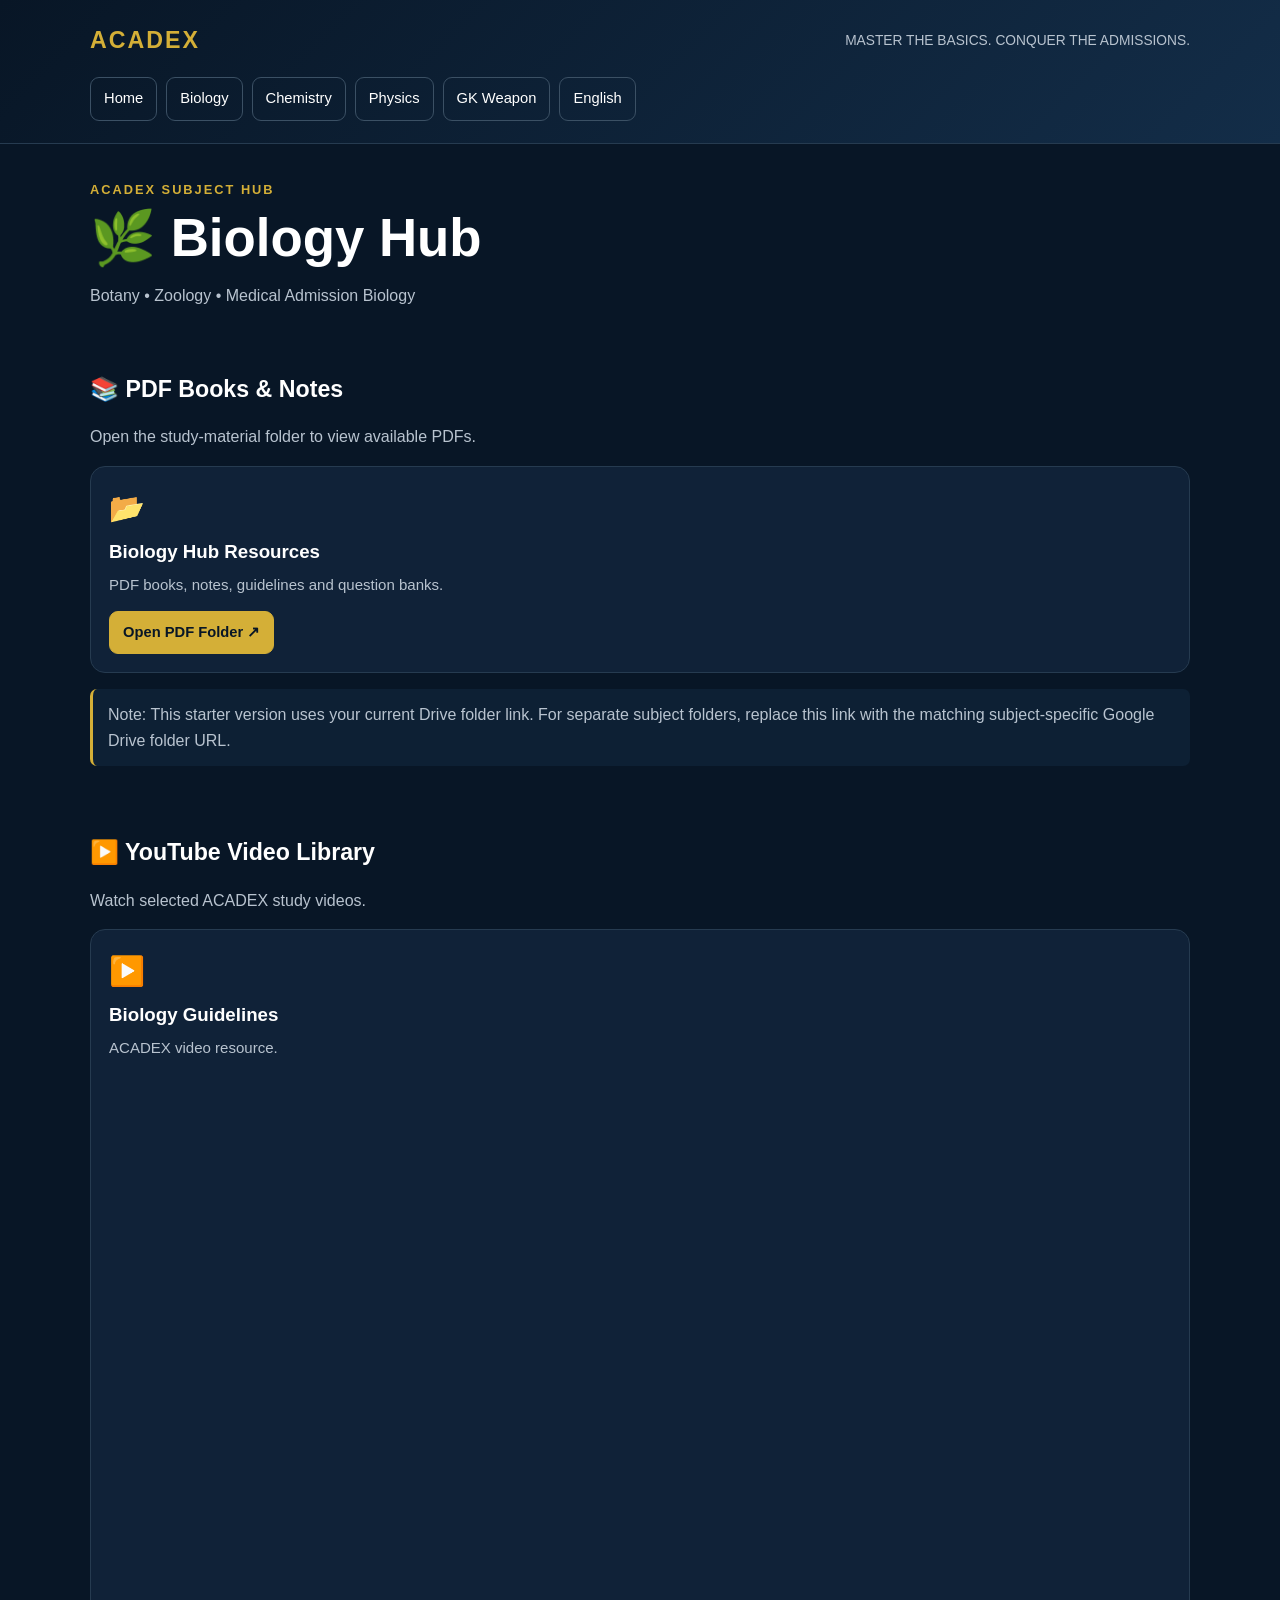
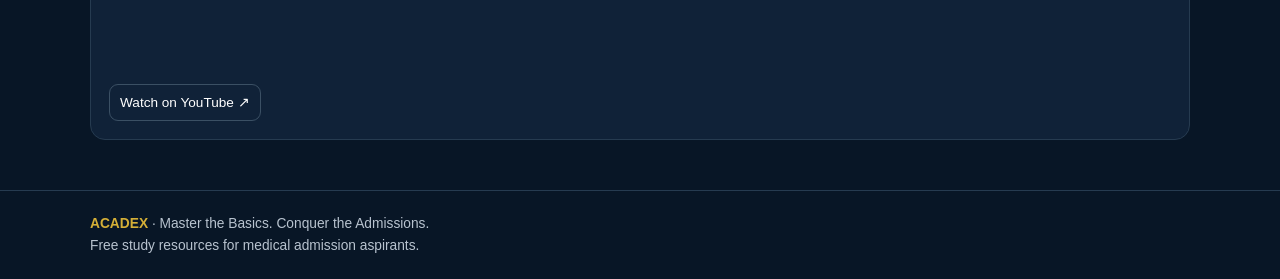
==== biology.html @ 41b42fc0 "Add files via upload" ====
<!doctype html>
<html lang="en">
<head>
<meta charset="utf-8"><meta name="viewport" content="width=device-width,initial-scale=1">
<title>ACADEX | Biology Hub</title><meta name="description" content="ACADEX Biology Hub free study resources for medical admission.">
<link rel="stylesheet" href="style.css">
</head>
<body>
<header><div class="container">
  <div class="brand"><a class="logo" href="index.html">ACADEX</a><div class="tagline">MASTER THE BASICS. CONQUER THE ADMISSIONS.</div></div>
  <nav><a href="index.html">Home</a>
<a href="biology.html">Biology</a>
<a href="chemistry.html">Chemistry</a>
<a href="physics.html">Physics</a>
<a href="gk.html">GK Weapon</a>
<a href="english.html">English</a></nav>
</div></header>
<main class="container">
  <section class="hero"><div class="eyebrow">ACADEX SUBJECT HUB</div><h1>🌿 Biology Hub</h1><p class="intro">Botany • Zoology • Medical Admission Biology</p></section>
  <section class="section" id="pdfs"><h2>📚 PDF Books &amp; Notes</h2><p class="intro">Open the study-material folder to view available PDFs.</p>
    <div class="grid"><article class="card"><div class="symbol">📂</div><h3>Biology Hub Resources</h3><p>PDF books, notes, guidelines and question banks.</p><a class="button gold" href="https://drive.google.com/drive/folders/1UmMDMEvdnTJtBKzMjfGY-vqTzIxyzym4" target="_blank" rel="noopener noreferrer">Open PDF Folder ↗</a></article></div>
    <p class="note">Note: This starter version uses your current Drive folder link. For separate subject folders, replace this link with the matching subject-specific Google Drive folder URL.</p>
  </section>
  <section class="section" id="videos"><h2>▶️ YouTube Video Library</h2><p class="intro">Watch selected ACADEX study videos.</p><div class="grid">
      <article class="card">
        <div class="symbol">▶️</div><h3>Biology Guidelines</h3>
        <p>ACADEX video resource.</p>
        <div style="position:relative;padding-top:56.25%;margin:12px 0;border-radius:10px;overflow:hidden">
          <iframe src="https://www.youtube.com/embed/kxdg_A7-uMA" title="Biology Guidelines" loading="lazy" style="position:absolute;inset:0;width:100%;height:100%;border:0" allow="accelerometer; autoplay; clipboard-write; encrypted-media; gyroscope; picture-in-picture; web-share" allowfullscreen></iframe>
        </div>
        <a class="button small" href="https://www.youtube.com/watch?v=kxdg_A7-uMA" target="_blank" rel="noopener noreferrer">Watch on YouTube ↗</a>
      </article></div></section>
</main>
<footer><div class="container"><strong>ACADEX</strong> · Master the Basics. Conquer the Admissions.<br>Free study resources for medical admission aspirants.</div></footer>
</body></html>
---- style.css ----
:root{--navy:#081626;--navy2:#10263d;--gold:#D4AF37;--white:#fff;--muted:#b8c3cf;--line:#263b50;--panel:#102238}
*{box-sizing:border-box}
html{scroll-behavior:smooth}
body{margin:0;background:var(--navy);color:var(--white);font-family:Arial,Helvetica,sans-serif;line-height:1.6}
a{color:inherit}
.container{width:min(1100px,92%);margin:auto}
header{background:linear-gradient(135deg,#081626,#132d48);border-bottom:1px solid var(--line);padding:22px 0}
.brand{display:flex;align-items:center;justify-content:space-between;gap:16px;flex-wrap:wrap}
.logo{font-size:1.45rem;font-weight:800;letter-spacing:2px;color:var(--gold);text-decoration:none}
.tagline{color:var(--muted);font-size:.86rem}
nav{display:flex;gap:9px;flex-wrap:wrap;margin-top:18px}
nav a,.button{display:inline-block;text-decoration:none;border:1px solid #3b5064;border-radius:9px;padding:9px 13px;font-size:.92rem}
nav a:hover,.button:hover{border-color:var(--gold);color:var(--gold)}
.hero{padding:36px 0 24px}
.eyebrow{color:var(--gold);font-weight:700;text-transform:uppercase;letter-spacing:2px;font-size:.8rem}
h1{font-size:clamp(2rem,6vw,3.3rem);line-height:1.12;margin:8px 0 12px}
h2{font-size:1.45rem;margin:0 0 8px}
h3{margin:0 0 6px}
.intro{color:var(--muted);max-width:720px}
.section{padding:22px 0 30px}
.grid{display:grid;grid-template-columns:repeat(auto-fit,minmax(220px,1fr));gap:14px}
.card{background:var(--panel);border:1px solid var(--line);border-radius:15px;padding:18px}
.card p{color:var(--muted);margin:6px 0 14px;font-size:.94rem}
.card .symbol{font-size:1.8rem;margin-bottom:6px}
.button.gold{background:var(--gold);color:var(--navy);border-color:var(--gold);font-weight:800}
.button.small{font-size:.85rem;padding:7px 10px}
.note{background:#0d2034;border-left:3px solid var(--gold);padding:13px 15px;border-radius:7px;color:var(--muted)}
footer{border-top:1px solid var(--line);padding:22px 0;color:var(--muted);font-size:.86rem;margin-top:20px}
footer strong{color:var(--gold)}
@media(max-width:520px){.brand{align-items:flex-start}.tagline{max-width:250px}nav a{padding:8px 10px}.card{padding:15px}}
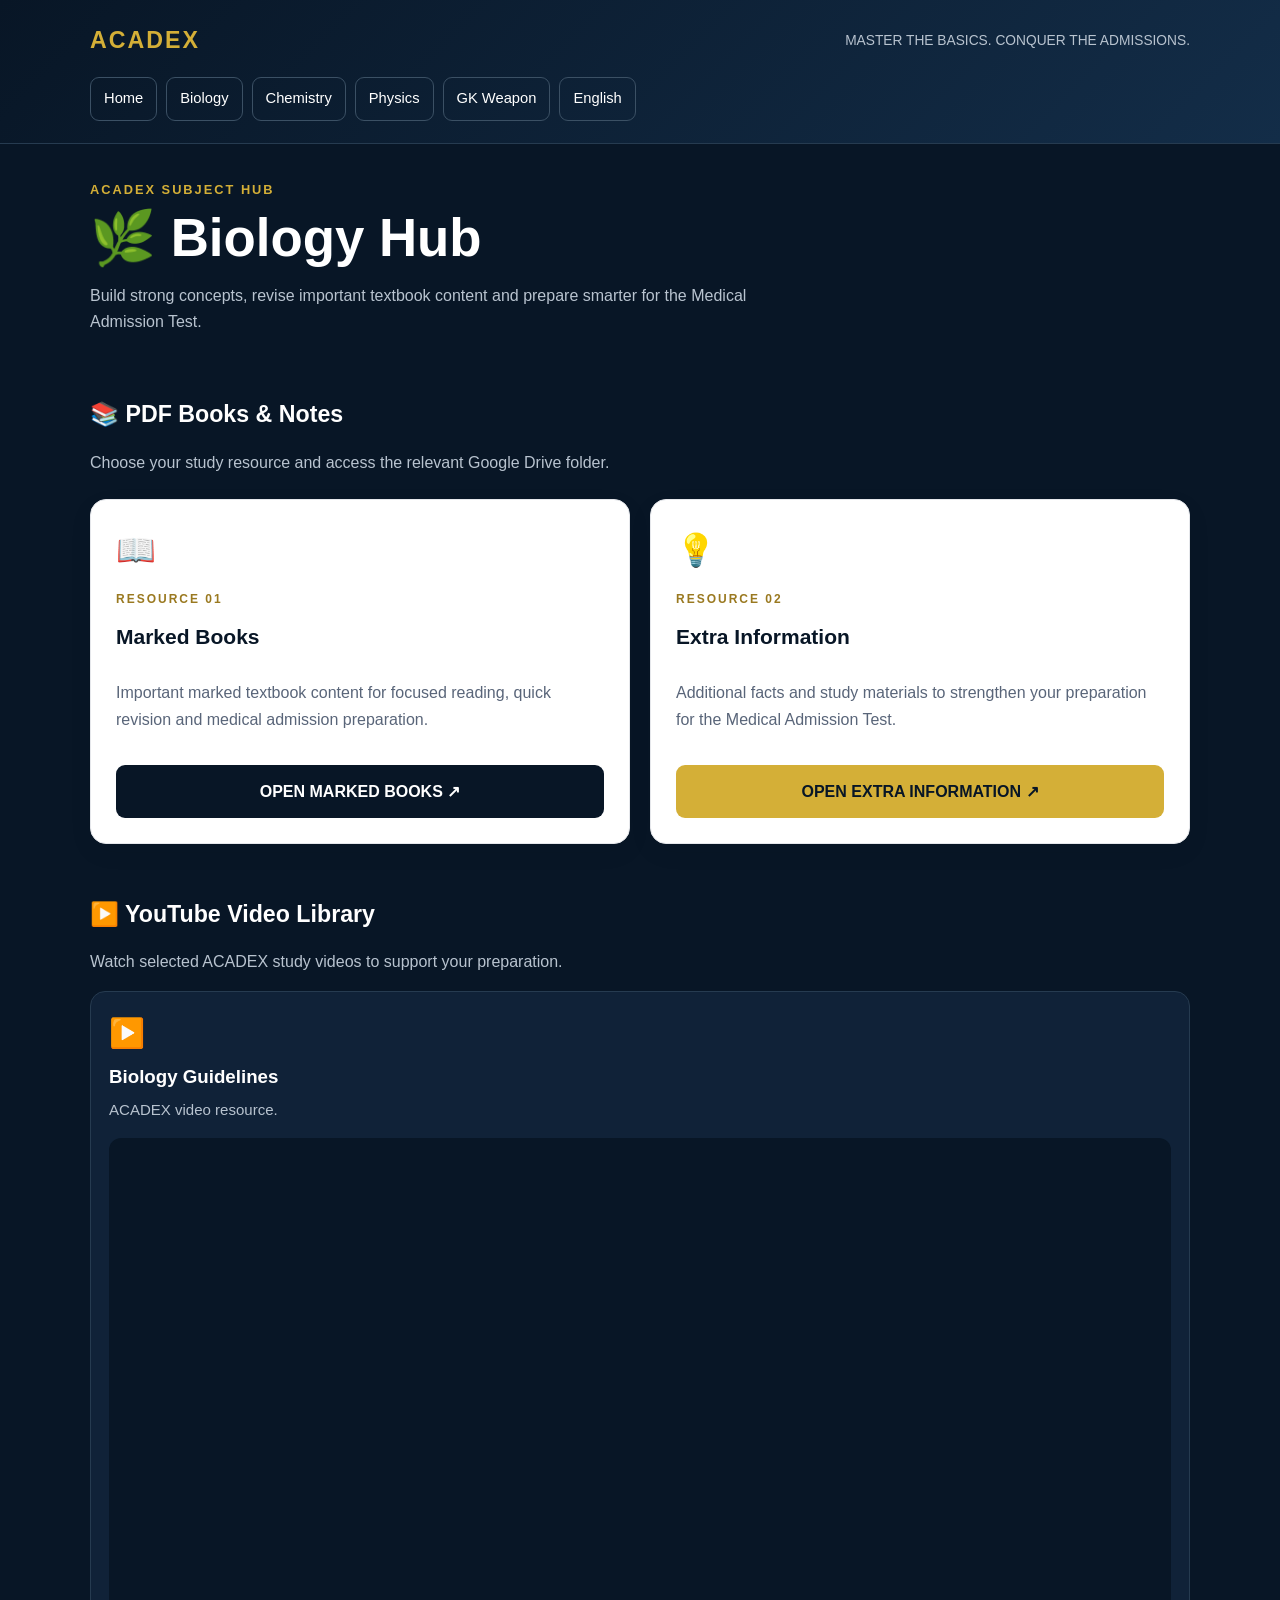
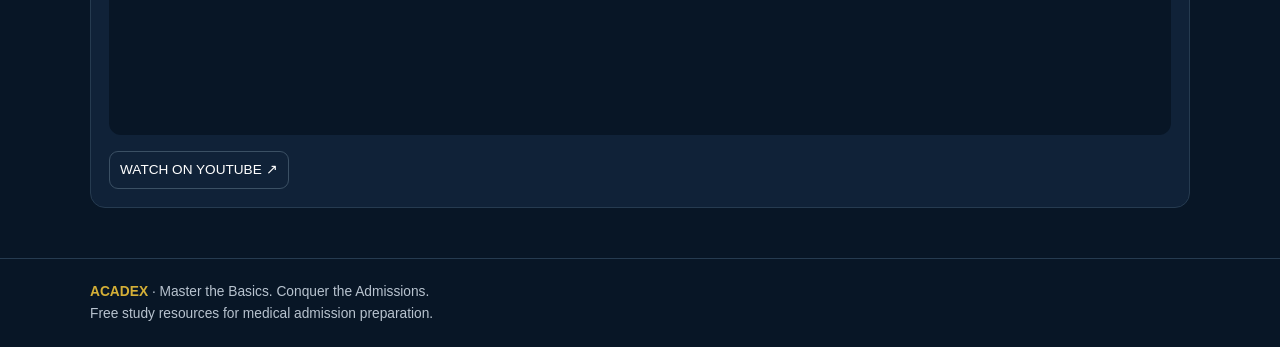
==== commit b6a2253f: "Update biology.html" ====
--- a/biology.html
+++ b/biology.html
@@ -1,35 +1,218 @@
-<!doctype html>
+<!DOCTYPE html>
 <html lang="en">
 <head>
-<meta charset="utf-8"><meta name="viewport" content="width=device-width,initial-scale=1">
-<title>ACADEX | Biology Hub</title><meta name="description" content="ACADEX Biology Hub free study resources for medical admission.">
-<link rel="stylesheet" href="style.css">
+  <meta charset="UTF-8">
+  <meta name="viewport" content="width=device-width, initial-scale=1.0">
+  <title>ACADEX | Biology Hub</title>
+  <meta name="description" content="ACADEX Biology Hub - Marked Books, Extra Information and free medical admission study resources.">
+  <link rel="stylesheet" href="style.css">
+
+  <style>
+    .resource-grid {
+      display: grid;
+      grid-template-columns: repeat(auto-fit, minmax(240px, 1fr));
+      gap: 20px;
+      margin-top: 24px;
+    }
+
+    .resource-card {
+      display: flex;
+      flex-direction: column;
+      padding: 25px;
+      border: 1px solid #e5e7eb;
+      border-radius: 16px;
+      background: #ffffff;
+      box-shadow: 0 8px 24px rgba(8, 22, 38, 0.06);
+    }
+
+    .resource-icon {
+      font-size: 32px;
+      margin-bottom: 14px;
+    }
+
+    .resource-card h3 {
+      margin: 0 0 10px;
+      color: #081626;
+      font-size: 21px;
+    }
+
+    .resource-card p {
+      color: #596579;
+      line-height: 1.7;
+      flex-grow: 1;
+    }
+
+    .resource-btn {
+      display: block;
+      margin-top: 15px;
+      padding: 14px 16px;
+      border-radius: 9px;
+      background: #081626;
+      color: #ffffff;
+      text-align: center;
+      text-decoration: none;
+      font-weight: 700;
+      transition: 0.2s ease;
+    }
+
+    .resource-btn:hover {
+      background: #1f3a5f;
+      transform: translateY(-2px);
+    }
+
+    .extra-btn {
+      background: #d4af37;
+      color: #081626;
+    }
+
+    .extra-btn:hover {
+      background: #c9a227;
+      color: #081626;
+    }
+
+    .resource-label {
+      color: #9a7920;
+      font-size: 12px;
+      font-weight: 800;
+      letter-spacing: 2px;
+      margin-bottom: 10px;
+    }
+
+    .video-frame {
+      position: relative;
+      padding-top: 56.25%;
+      margin: 16px 0;
+      border-radius: 12px;
+      overflow: hidden;
+      background: #081626;
+    }
+
+    .video-frame iframe {
+      position: absolute;
+      inset: 0;
+      width: 100%;
+      height: 100%;
+      border: 0;
+    }
+  </style>
 </head>
+
 <body>
-<header><div class="container">
-  <div class="brand"><a class="logo" href="index.html">ACADEX</a><div class="tagline">MASTER THE BASICS. CONQUER THE ADMISSIONS.</div></div>
-  <nav><a href="index.html">Home</a>
-<a href="biology.html">Biology</a>
-<a href="chemistry.html">Chemistry</a>
-<a href="physics.html">Physics</a>
-<a href="gk.html">GK Weapon</a>
-<a href="english.html">English</a></nav>
-</div></header>
-<main class="container">
-  <section class="hero"><div class="eyebrow">ACADEX SUBJECT HUB</div><h1>🌿 Biology Hub</h1><p class="intro">Botany • Zoology • Medical Admission Biology</p></section>
-  <section class="section" id="pdfs"><h2>📚 PDF Books &amp; Notes</h2><p class="intro">Open the study-material folder to view available PDFs.</p>
-    <div class="grid"><article class="card"><div class="symbol">📂</div><h3>Biology Hub Resources</h3><p>PDF books, notes, guidelines and question banks.</p><a class="button gold" href="https://drive.google.com/drive/folders/1UmMDMEvdnTJtBKzMjfGY-vqTzIxyzym4" target="_blank" rel="noopener noreferrer">Open PDF Folder ↗</a></article></div>
-    <p class="note">Note: This starter version uses your current Drive folder link. For separate subject folders, replace this link with the matching subject-specific Google Drive folder URL.</p>
-  </section>
-  <section class="section" id="videos"><h2>▶️ YouTube Video Library</h2><p class="intro">Watch selected ACADEX study videos.</p><div class="grid">
+  <header>
+    <div class="container">
+      <div class="brand">
+        <a class="logo" href="index.html">ACADEX</a>
+        <div class="tagline">MASTER THE BASICS. CONQUER THE ADMISSIONS.</div>
+      </div>
+
+      <nav>
+        <a href="index.html">Home</a>
+        <a href="biology.html">Biology</a>
+        <a href="chemistry.html">Chemistry</a>
+        <a href="physics.html">Physics</a>
+        <a href="gk.html">GK Weapon</a>
+        <a href="english.html">English</a>
+      </nav>
+    </div>
+  </header>
+
+  <main class="container">
+
+    <section class="hero">
+      <div class="eyebrow">ACADEX SUBJECT HUB</div>
+      <h1>🌿 Biology Hub</h1>
+      <p class="intro">
+        Build strong concepts, revise important textbook content
+        and prepare smarter for the Medical Admission Test.
+      </p>
+    </section>
+
+    <section class="section" id="pdfs">
+      <h2>📚 PDF Books &amp; Notes</h2>
+      <p class="intro">
+        Choose your study resource and access the relevant Google Drive folder.
+      </p>
+
+      <div class="resource-grid">
+
+        <article class="resource-card">
+          <div class="resource-icon">📖</div>
+          <div class="resource-label">RESOURCE 01</div>
+          <h3>Marked Books</h3>
+          <p>
+            Important marked textbook content for focused reading,
+            quick revision and medical admission preparation.
+          </p>
+          <a
+            class="resource-btn"
+            href="https://drive.google.com/drive/folders/1AogaqgwH6y28C2sjJw2Rw4AYuyp6Ym_2"
+            target="_blank"
+            rel="noopener noreferrer">
+            OPEN MARKED BOOKS ↗
+          </a>
+        </article>
+
+        <article class="resource-card">
+          <div class="resource-icon">💡</div>
+          <div class="resource-label">RESOURCE 02</div>
+          <h3>Extra Information</h3>
+          <p>
+            Additional facts and study materials to strengthen
+            your preparation for the Medical Admission Test.
+          </p>
+          <a
+            class="resource-btn extra-btn"
+            href="https://drive.google.com/drive/folders/1ZbDWZTmshdZJO_k9ryLN5nVmB0nPbMQH"
+            target="_blank"
+            rel="noopener noreferrer">
+            OPEN EXTRA INFORMATION ↗
+          </a>
+        </article>
+
+      </div>
+    </section>
+
+    <section class="section" id="videos">
+      <h2>▶️ YouTube Video Library</h2>
+      <p class="intro">
+        Watch selected ACADEX study videos to support your preparation.
+      </p>
+
       <article class="card">
-        <div class="symbol">▶️</div><h3>Biology Guidelines</h3>
+        <div class="symbol">▶️</div>
+        <h3>Biology Guidelines</h3>
         <p>ACADEX video resource.</p>
-        <div style="position:relative;padding-top:56.25%;margin:12px 0;border-radius:10px;overflow:hidden">
-          <iframe src="https://www.youtube.com/embed/kxdg_A7-uMA" title="Biology Guidelines" loading="lazy" style="position:absolute;inset:0;width:100%;height:100%;border:0" allow="accelerometer; autoplay; clipboard-write; encrypted-media; gyroscope; picture-in-picture; web-share" allowfullscreen></iframe>
+
+        <div class="video-frame">
+          <iframe
+            src="https://www.youtube.com/embed/kxdg_A7-uMA"
+            title="ACADEX Biology Guidelines"
+            loading="lazy"
+            allow="accelerometer; autoplay; clipboard-write; encrypted-media; gyroscope; picture-in-picture; web-share"
+            referrerpolicy="strict-origin-when-cross-origin"
+            allowfullscreen>
+          </iframe>
         </div>
-        <a class="button small" href="https://www.youtube.com/watch?v=kxdg_A7-uMA" target="_blank" rel="noopener noreferrer">Watch on YouTube ↗</a>
-      </article></div></section>
-</main>
-<footer><div class="container"><strong>ACADEX</strong> · Master the Basics. Conquer the Admissions.<br>Free study resources for medical admission aspirants.</div></footer>
-</body></html>
+
+        <a
+          class="button small"
+          href="https://www.youtube.com/watch?v=kxdg_A7-uMA"
+          target="_blank"
+          rel="noopener noreferrer">
+          WATCH ON YOUTUBE ↗
+        </a>
+      </article>
+    </section>
+
+  </main>
+
+  <footer>
+    <div class="container">
+      <strong>ACADEX</strong> · Master the Basics. Conquer the Admissions.
+      <br>
+      Free study resources for medical admission preparation.
+    </div>
+  </footer>
+
+</body>
+</html>
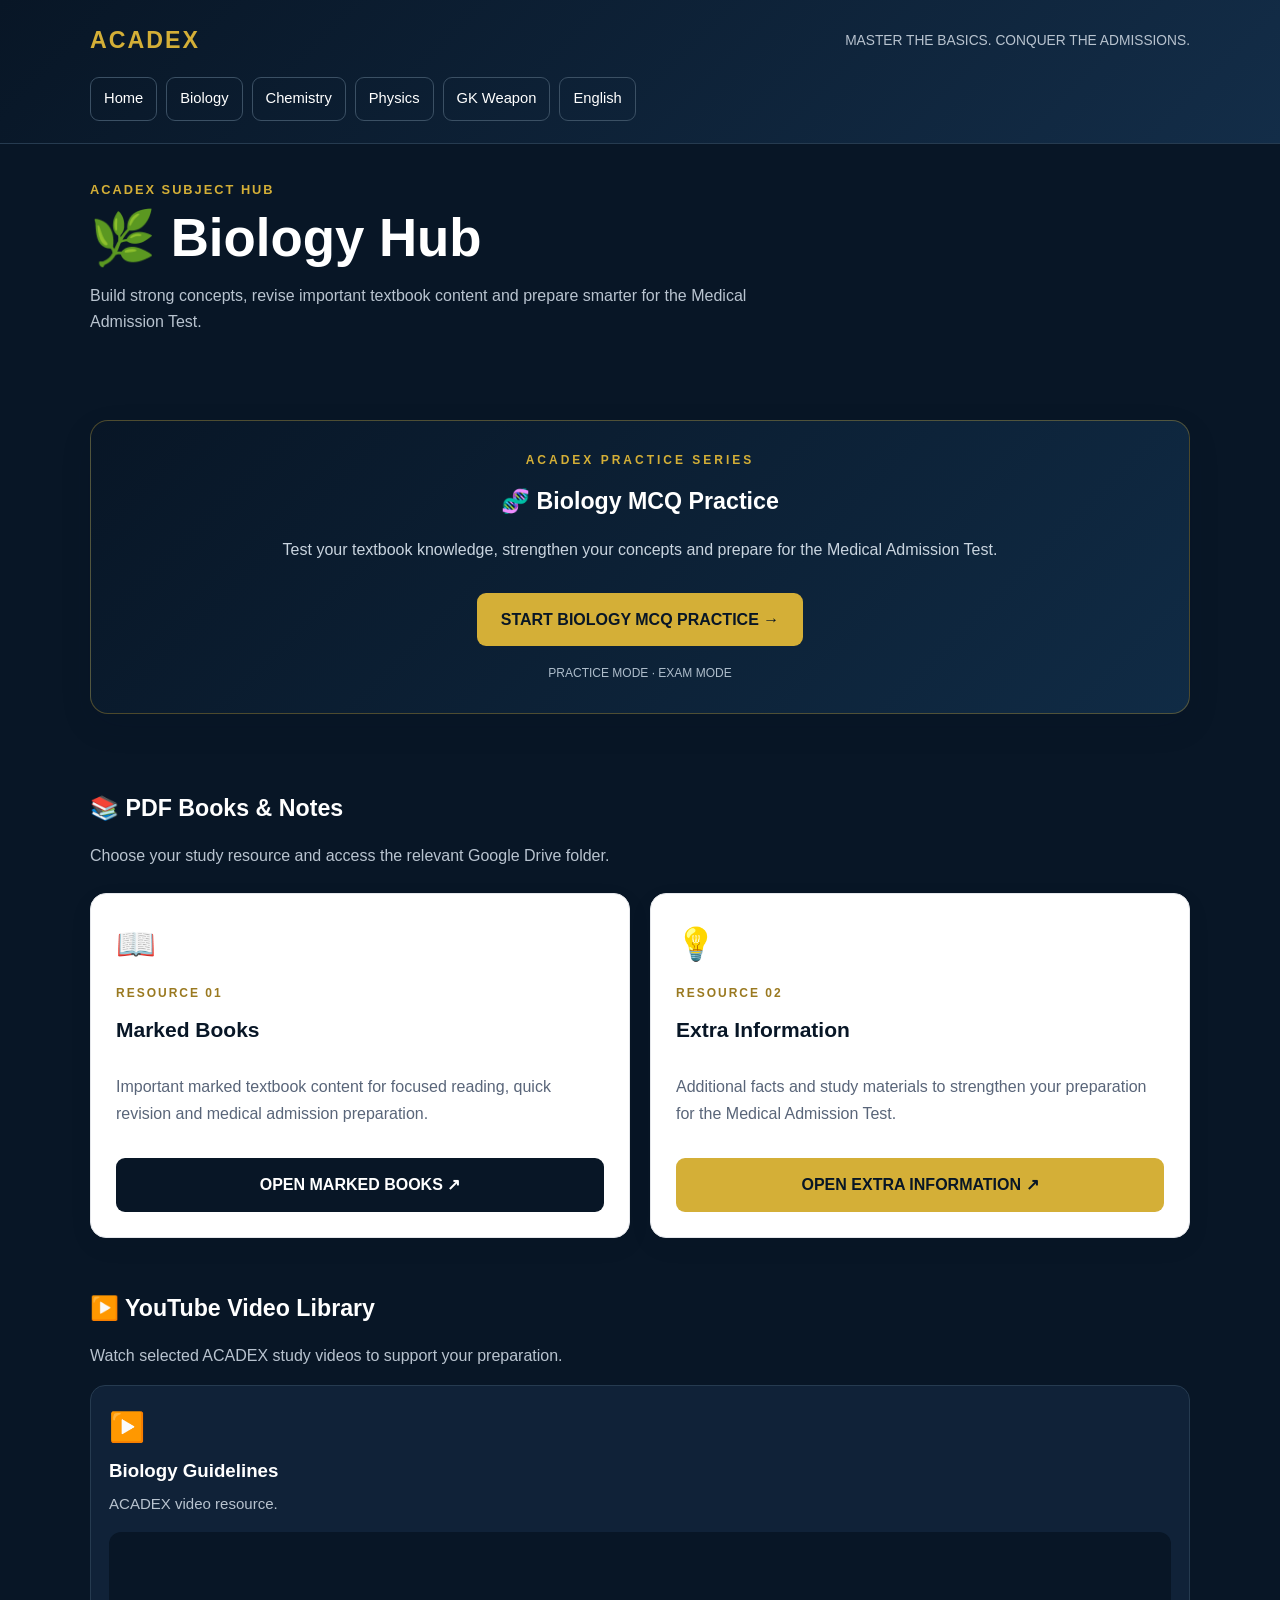
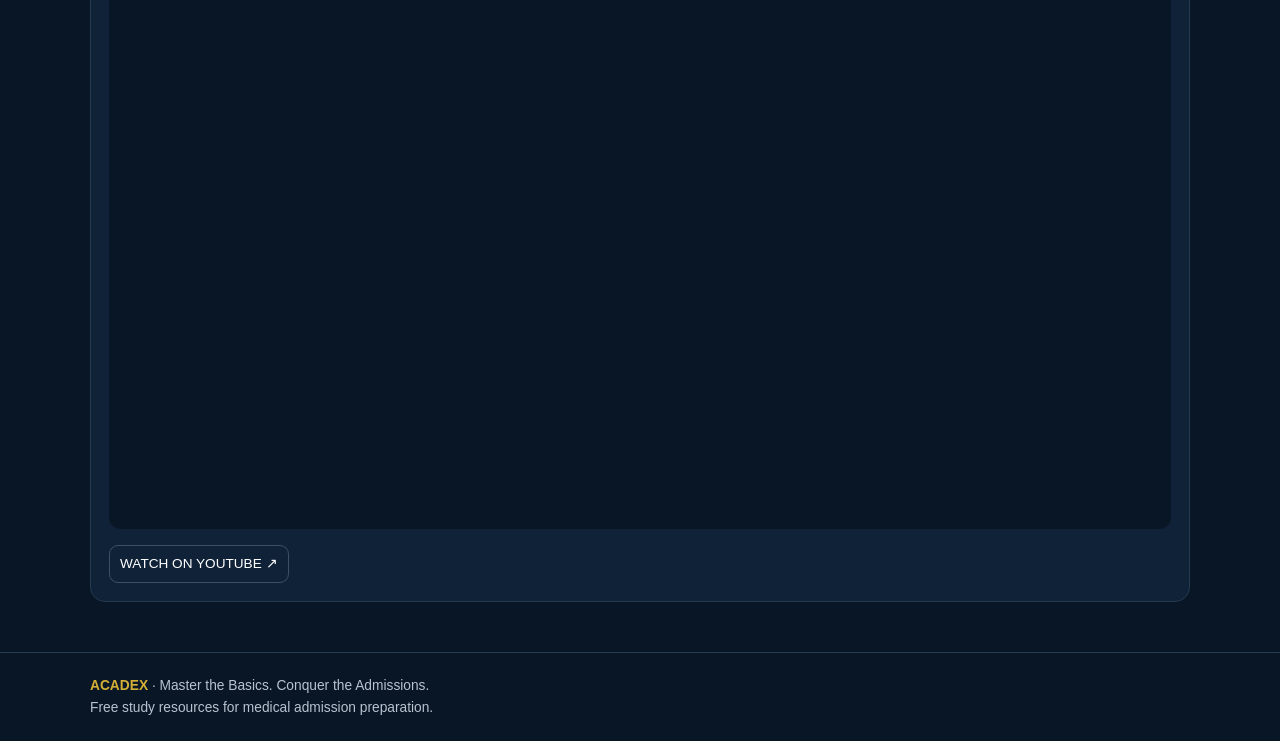
==== commit 7b729451: "Update biology.html" ====
--- a/biology.html
+++ b/biology.html
@@ -126,6 +126,60 @@
         and prepare smarter for the Medical Admission Test.
       </p>
     </section>
+
+    <!-- ACADEX BIOLOGY MCQ PRACTICE -->
+    <section class="section" id="biology-mcq">
+      <div style="
+        padding:30px;
+        margin:24px 0;
+        border-radius:18px;
+        background:linear-gradient(135deg,#081626,#102b45);
+        border:1px solid #d4af3755;
+        box-shadow:0 12px 32px rgba(8,22,38,.10);
+        color:#ffffff;
+        text-align:center;
+      ">
+        <div style="
+          color:#d4af37;
+          font-size:12px;
+          font-weight:800;
+          letter-spacing:3px;
+        ">
+          ACADEX PRACTICE SERIES
+        </div>
+
+        <h2 style="color:#ffffff;margin:12px 0">
+          🧬 Biology MCQ Practice
+        </h2>
+
+        <p style="color:#c9d4df;line-height:1.8">
+          Test your textbook knowledge, strengthen your concepts
+          and prepare for the Medical Admission Test.
+        </p>
+
+        <a href="biology-mcq.html" style="
+          display:inline-block;
+          margin-top:12px;
+          padding:14px 24px;
+          border-radius:9px;
+          background:#d4af37;
+          color:#081626;
+          text-decoration:none;
+          font-weight:800;
+        ">
+          START BIOLOGY MCQ PRACTICE →
+        </a>
+
+        <p style="
+          color:#aebdcb;
+          font-size:12px;
+          margin:18px 0 0;
+        ">
+          PRACTICE MODE · EXAM MODE
+        </p>
+      </div>
+    </section>
+    <!-- END ACADEX BIOLOGY MCQ PRACTICE -->
 
     <section class="section" id="pdfs">
       <h2>📚 PDF Books &amp; Notes</h2>
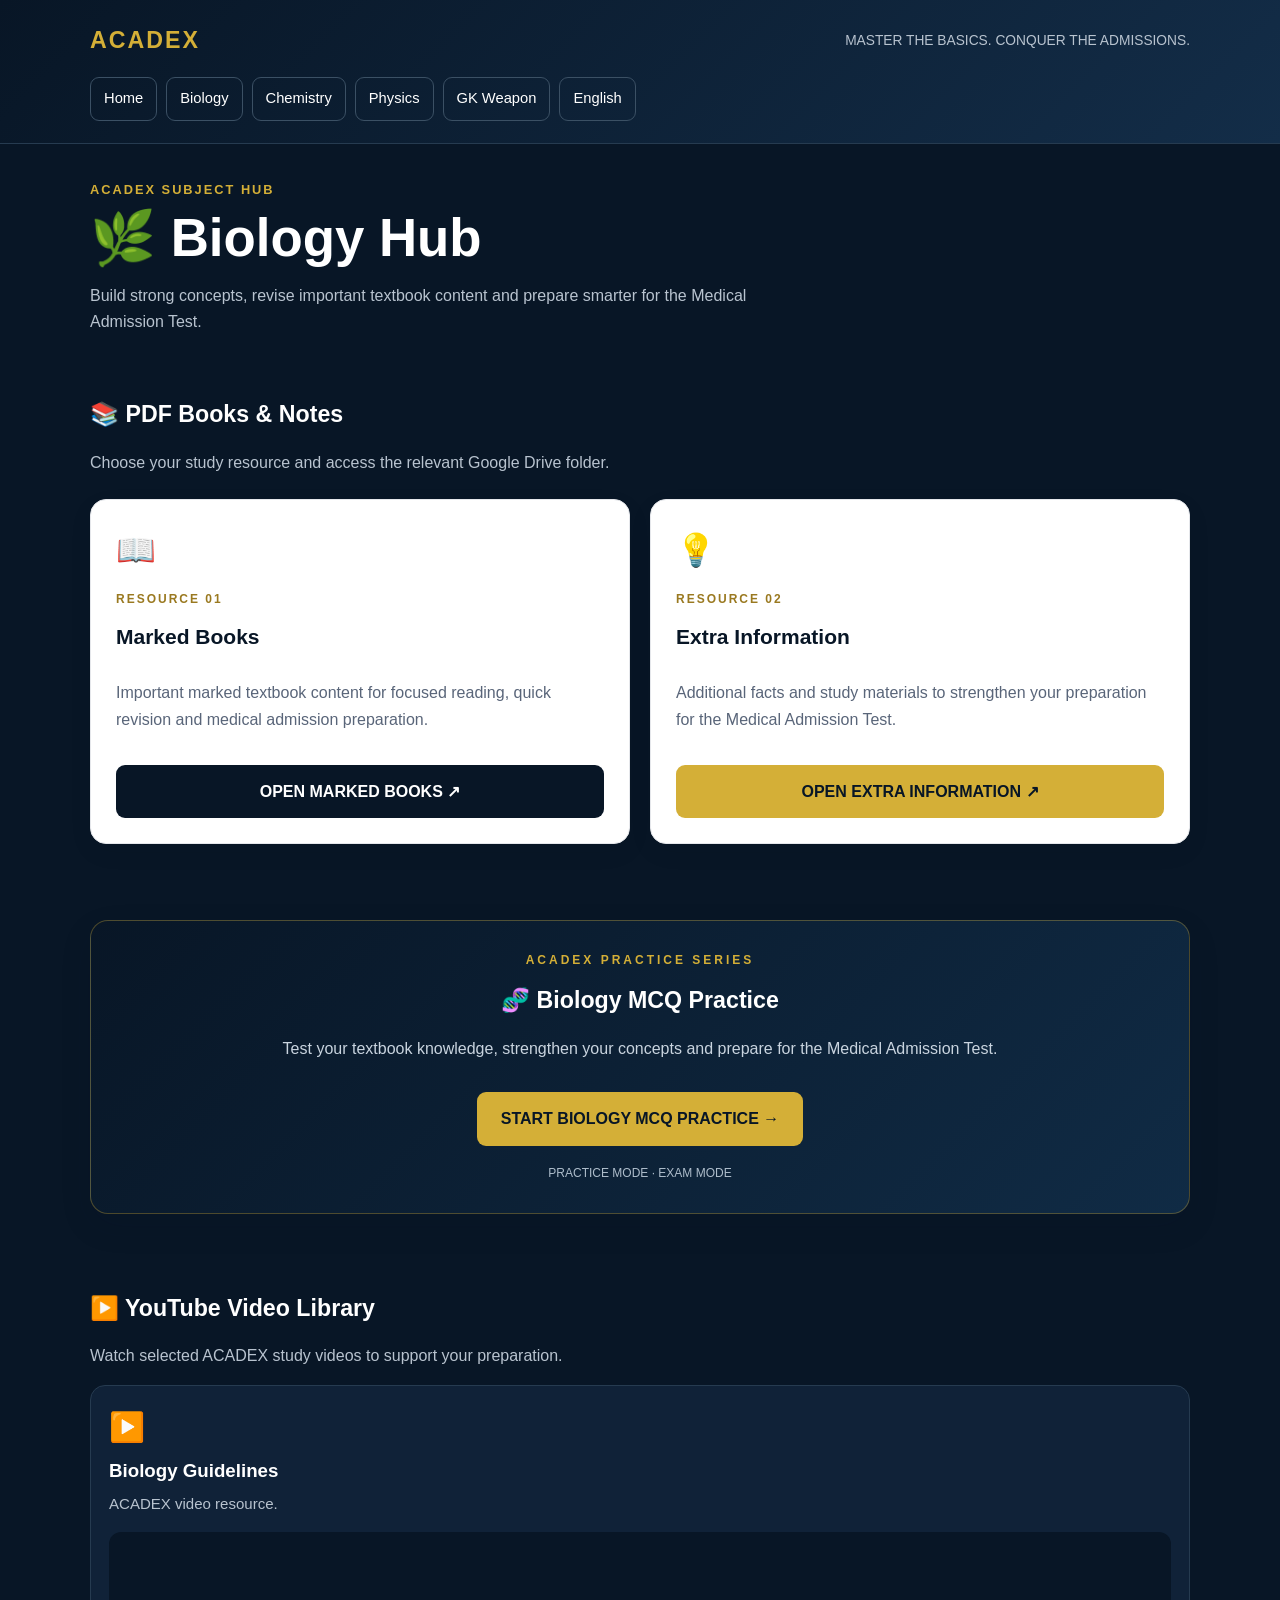
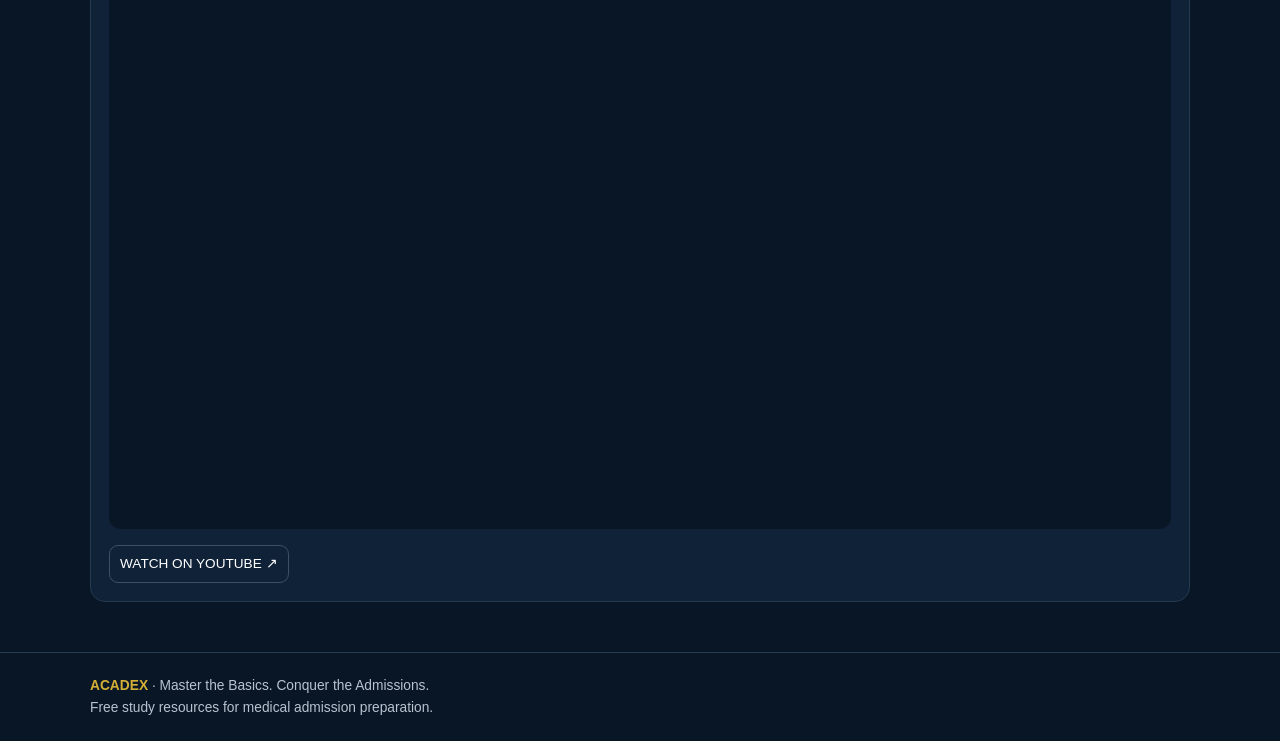
==== commit 1c3eb377: "Update biology.html" ====
--- a/biology.html
+++ b/biology.html
@@ -125,6 +125,53 @@
         Build strong concepts, revise important textbook content
         and prepare smarter for the Medical Admission Test.
       </p>
+    </section>
+
+    
+
+  <section class="section" id="pdfs">
+      <h2>📚 PDF Books &amp; Notes</h2>
+      <p class="intro">
+        Choose your study resource and access the relevant Google Drive folder.
+      </p>
+
+      <div class="resource-grid">
+
+        <article class="resource-card">
+          <div class="resource-icon">📖</div>
+          <div class="resource-label">RESOURCE 01</div>
+          <h3>Marked Books</h3>
+          <p>
+            Important marked textbook content for focused reading,
+            quick revision and medical admission preparation.
+          </p>
+          <a
+            class="resource-btn"
+            href="https://drive.google.com/drive/folders/1AogaqgwH6y28C2sjJw2Rw4AYuyp6Ym_2"
+            target="_blank"
+            rel="noopener noreferrer">
+            OPEN MARKED BOOKS ↗
+          </a>
+        </article>
+
+        <article class="resource-card">
+          <div class="resource-icon">💡</div>
+          <div class="resource-label">RESOURCE 02</div>
+          <h3>Extra Information</h3>
+          <p>
+            Additional facts and study materials to strengthen
+            your preparation for the Medical Admission Test.
+          </p>
+          <a
+            class="resource-btn extra-btn"
+            href="https://drive.google.com/drive/folders/1ZbDWZTmshdZJO_k9ryLN5nVmB0nPbMQH"
+            target="_blank"
+            rel="noopener noreferrer">
+            OPEN EXTRA INFORMATION ↗
+          </a>
+        </article>
+
+      </div>
     </section>
 
     <!-- ACADEX BIOLOGY MCQ PRACTICE -->
@@ -181,51 +228,6 @@
     </section>
     <!-- END ACADEX BIOLOGY MCQ PRACTICE -->
 
-    <section class="section" id="pdfs">
-      <h2>📚 PDF Books &amp; Notes</h2>
-      <p class="intro">
-        Choose your study resource and access the relevant Google Drive folder.
-      </p>
-
-      <div class="resource-grid">
-
-        <article class="resource-card">
-          <div class="resource-icon">📖</div>
-          <div class="resource-label">RESOURCE 01</div>
-          <h3>Marked Books</h3>
-          <p>
-            Important marked textbook content for focused reading,
-            quick revision and medical admission preparation.
-          </p>
-          <a
-            class="resource-btn"
-            href="https://drive.google.com/drive/folders/1AogaqgwH6y28C2sjJw2Rw4AYuyp6Ym_2"
-            target="_blank"
-            rel="noopener noreferrer">
-            OPEN MARKED BOOKS ↗
-          </a>
-        </article>
-
-        <article class="resource-card">
-          <div class="resource-icon">💡</div>
-          <div class="resource-label">RESOURCE 02</div>
-          <h3>Extra Information</h3>
-          <p>
-            Additional facts and study materials to strengthen
-            your preparation for the Medical Admission Test.
-          </p>
-          <a
-            class="resource-btn extra-btn"
-            href="https://drive.google.com/drive/folders/1ZbDWZTmshdZJO_k9ryLN5nVmB0nPbMQH"
-            target="_blank"
-            rel="noopener noreferrer">
-            OPEN EXTRA INFORMATION ↗
-          </a>
-        </article>
-
-      </div>
-    </section>
-
     <section class="section" id="videos">
       <h2>▶️ YouTube Video Library</h2>
       <p class="intro">
